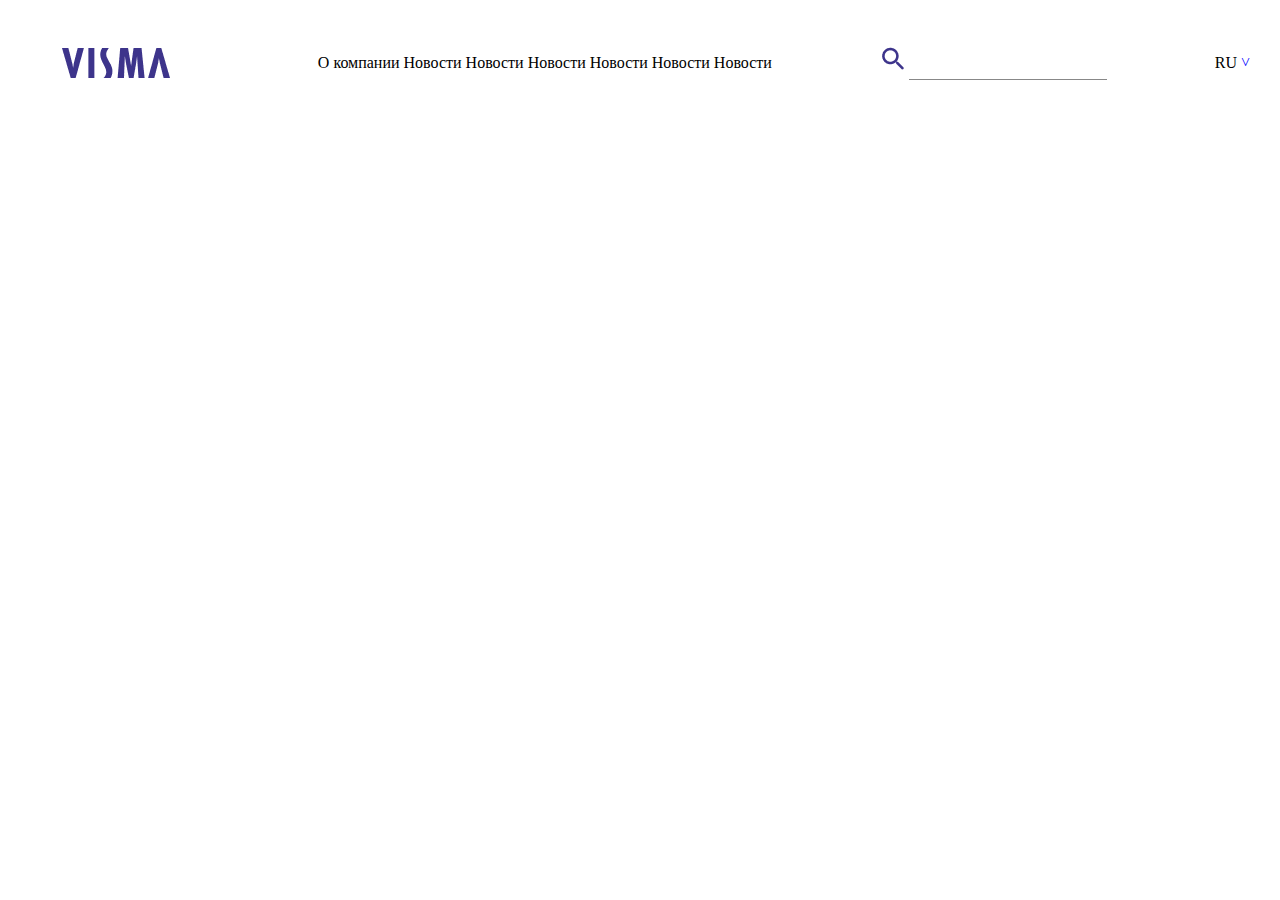
==== index.html @ 8d1de478 "Add files via upload" ====
<!DOCTYPE html>

<html xmlns="http://www.w3.org/1999/xhtml">
<head>
    <meta charset="utf-8" />
    <link rel="stylesheet" href="css/style.css">
    <title>Visma</title>
</head>
<body>
    <header>
        <img src="img/logo.png">
        <ul>
            <li>О компании</li>
            <li>Новости</li>
            <li>Новости</li>
            <li>Новости</li>
            <li>Новости</li>
            <li>Новости</li>
            <li>Новости</li>
        </ul>
        <form>
            <div>
                <label for="textSearch"><img src="img/round-search.png"></label>
                <input type="text" id="textSearch">
            </div>
        </form>
        <div id="languageSelect">
            RU <span>&#709;</span>
        </div>
    </header>
</body>
</html>
---- css/style.css ----
@font-face{
    font-family: "PT Sans";
    src: url(../fonts/PT-Sans/PT-Sans_Caption-Regular.woff);
}
body {
    font-family: "PT Sans";
}
header{
    display: flex;
    align-items: center;
    justify-content: space-around;
    width: 1296px;
    height: 110px;
    margin-left: auto;
    margin-right: auto;
}
header li{
    display: inline-block;
}
header input[type=text]{
    margin-top: 1px;
    width: 194px;
    height: 24px;
    border-top: none;
    border-left: none;
    border-right: none;
    border-bottom: 1px solid #888888; 
}
header input[type=text]:active, :hover, :focus {
    outline: 0;
    outline-offset: 0;
}
header #languageSelect span{
    color: blue;
}
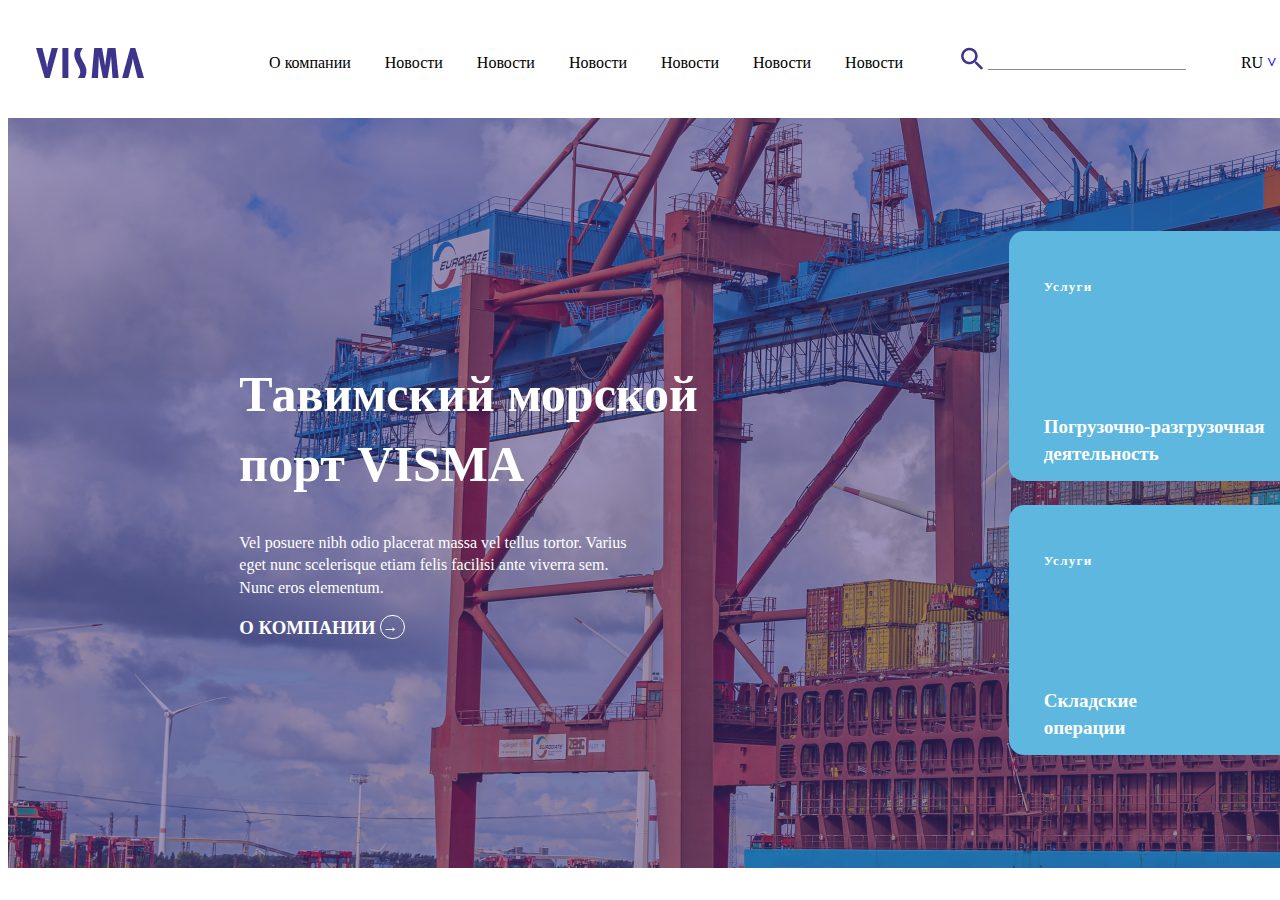
==== commit a5485f00: "Add files via upload" ====
--- a/index.html
+++ b/index.html
@@ -20,7 +20,7 @@
         </ul>
         <form>
             <div>
-                <label for="textSearch"><img src="img/round-search.png"></label>
+                <!--<span>--> <!--for="textSearch"--> <img src="img/round-search.png"><!--</span>-->
                 <input type="text" id="textSearch">
             </div>
         </form>
@@ -28,5 +28,47 @@
             RU <span>&#709;</span>
         </div>
     </header>
+    <main>
+        <div id="imgMain">
+            <!--<img src="img/imgMain.png">-->
+            <div id="textImgMain">
+                <h1>Тавимский морской порт VISMA</h1>
+                <div id="divPImgMain">
+                    <p>
+                        Vel posuere nibh odio placerat massa vel tellus tortor. Varius eget nunc scelerisque etiam felis facilisi ante viverra sem. Nunc eros elementum.
+                    </p>
+                </div>
+                <h3>
+                    О КОМПАНИИ
+                    <span id="circleForArrow">
+                        &rarr;
+                    </span>
+                </h3>
+             
+            </div>
+            <div id="cartImgMain">
+                <div class="cartBlueMain">
+                    <h4> Услуги</h4>
+                    <p>Погрузочно-разгрузочная деятельность</p>
+                </div>
+
+                <div class="cartBlueMain">
+                    <h4> Услуги</h4>
+                    <p>Хранение <br>грузов</p>
+                </div>
+
+                <div class="cartBlueMain">
+                    <h4> Услуги</h4>
+                    <p>Складские <br> операции</p>
+                </div>
+
+                <div class="cartBlueMain">
+                    <h4> Услуги</h4>
+                    <p>Швартовые <br> операции</p>
+                </div>
+            </div>
+            <!-- Поправь отступусверху у текста -->
+        </div>
+    </main>
 </body>
 </html>--- a/css/style.css
+++ b/css/style.css
@@ -4,6 +4,7 @@
 }
 body {
     font-family: "PT Sans";
+    max-width: 1920px;
 }
 header{
     display: flex;
@@ -16,9 +17,12 @@
 }
 header li{
     display: inline-block;
+    margin-left: 30px;
 }
 header input[type=text]{
-    margin-top: 1px;
+    position: relative;
+    top: -10px;
+    /*margin-top: 105px;*/
     width: 194px;
     height: 24px;
     border-top: none;
@@ -32,4 +36,109 @@
 }
 header #languageSelect span{
     color: blue;
-}+    font-weight: 700;
+}
+
+/* ����������� �� ������� ��������*/
+
+main #imgMain{
+    display: flex;
+    justify-content: space-evenly;
+    align-items: center;
+    width: 1920px;
+    height: 750px;
+    background-image: url("../img/imgMain.png");
+  /*  position: relative;*/
+    /*top: -750px;*/
+}
+main #imgMain #textImgMain{
+    width: 526px;
+    height: 336px;
+    color: white;
+}
+main #imgMain #textImgMain h1{
+    font-family: PT Sans;
+    font-size: 50px;
+    font-weight: 700;
+    line-height: 70px;
+    text-align: left;
+}
+main #imgMain #textImgMain #divPImgMain{
+    width: 402px;
+    height: 66px;
+
+
+}
+main #imgMain #textImgMain #divPImgMain p{
+    margin: 0px;
+    font-family: PT Sans;
+    font-size: 16px;
+    font-weight: 400;
+    line-height: 22.4px;
+    text-align: left;
+}
+main #imgMain #textImgMain #divPImgMain h3{
+    font-family: PT Sans;
+    font-size: 16px;
+    font-weight: 700;
+    line-height: 22.4px;
+    letter-spacing: 0.1em;
+    text-align: left;
+
+}
+#circleForArrow{
+    display: inline-block;
+    position: relative;
+    top: -2px;
+    width: 22px;
+    height: 22px;
+    padding-left: 1px;
+    border: 1px solid white;
+    border-radius: 50px;
+
+    font-family: PT Sans;
+    font-size: 16px;
+    font-weight: 700;
+    line-height: 22.4px;
+    letter-spacing: 0.1em;
+    text-align: left;
+    color: white;
+}
+
+main #cartImgMain{
+    display: flex;
+    flex-wrap: wrap;
+    width: 700px;
+}
+main #cartImgMain .cartBlueMain{
+    width: 306px;
+    height: 250px;
+    background-color: #5DB7DE;
+    border-radius: 15px;
+    margin: 12px;
+    color: white;
+}
+main #cartImgMain .cartBlueMain h4{
+    font-family: PT Sans;
+    font-size: 13px;
+    font-weight: 700;
+    line-height: 18.2px;
+    letter-spacing: 0.1em;
+    text-align: left;
+    margin-left: 35px;
+    padding-top: 30px;
+    
+
+}
+main #cartImgMain .cartBlueMain p{
+    font-family: PT Sans;
+    font-size: 19px;
+    font-weight: 700;
+    line-height: 26.6px;
+    text-align: left;
+    margin-left: 35px;
+    margin-top: 118px;
+
+
+}
+/*����� ����������� �� ������� ��������*/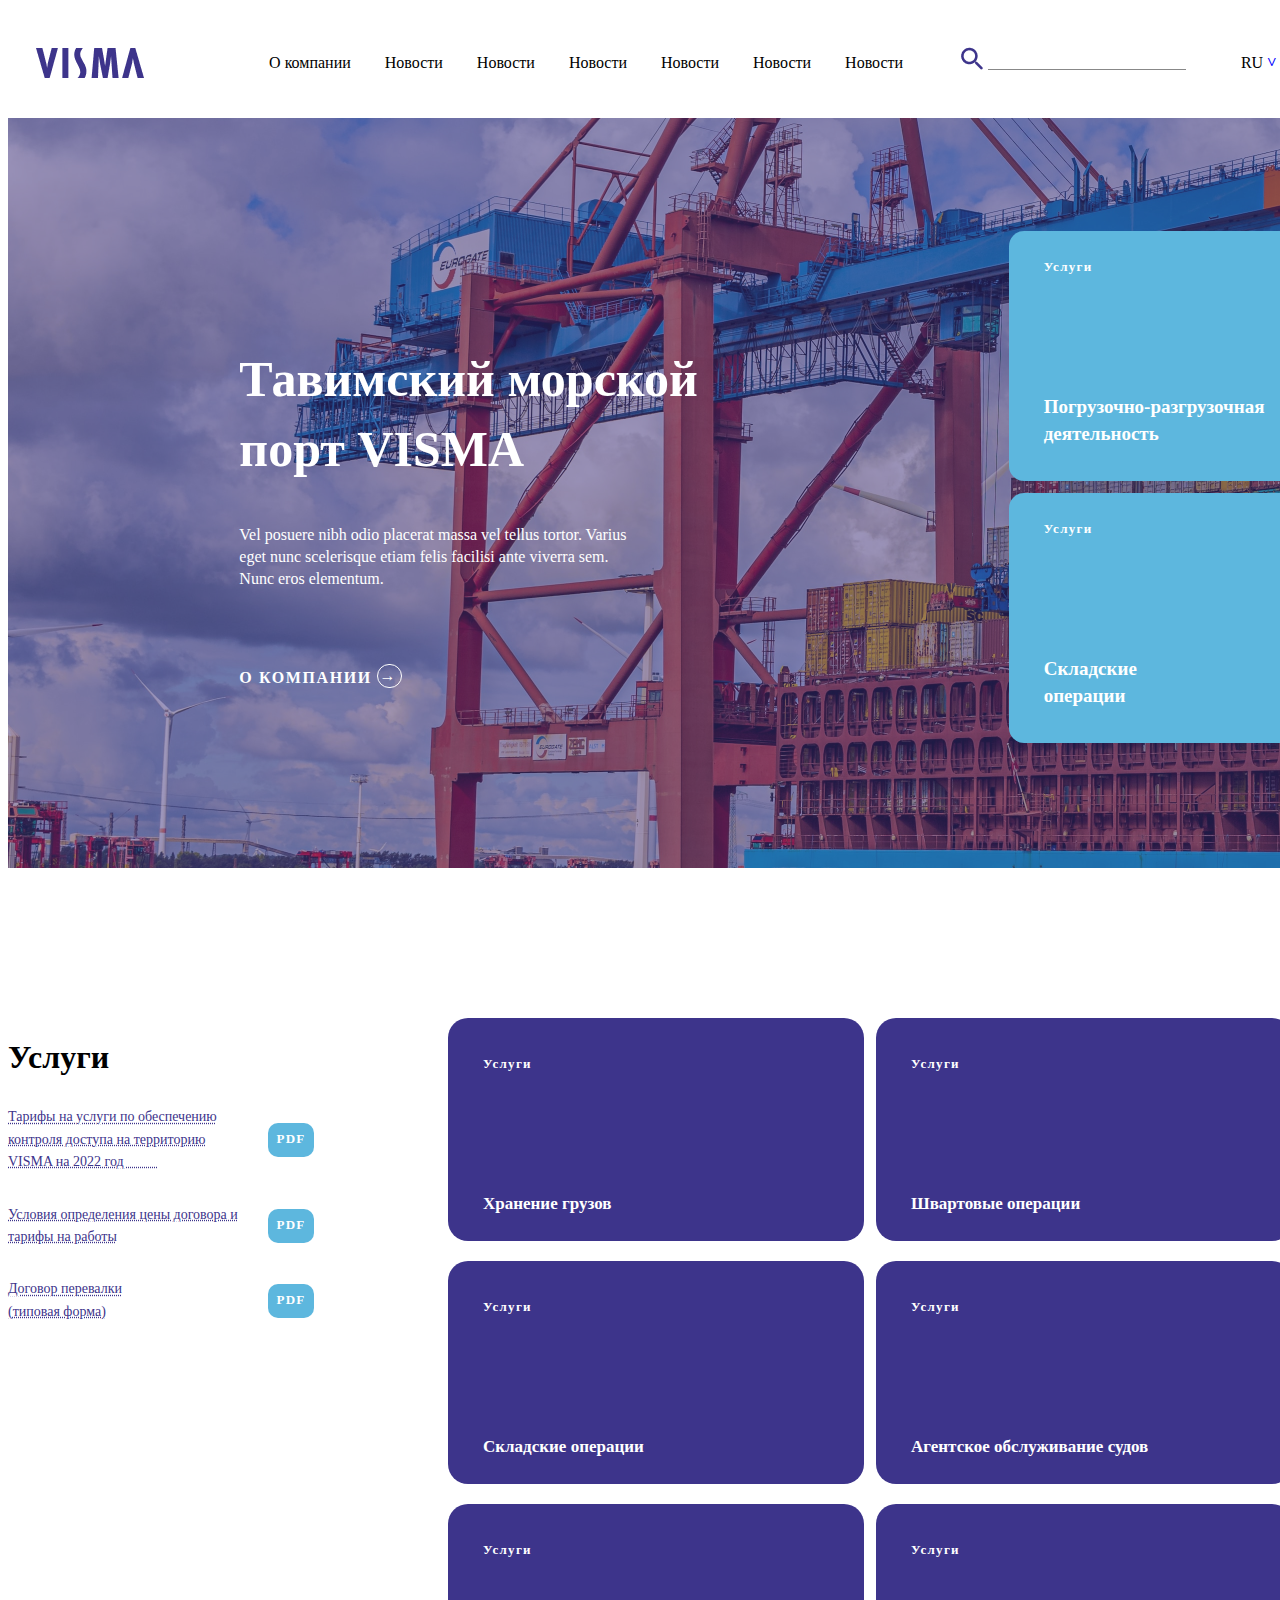
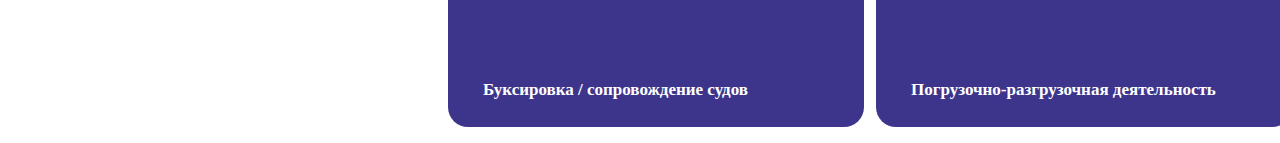
==== commit c08c4724: "Add files via upload" ====
--- a/index.html
+++ b/index.html
@@ -67,7 +67,71 @@
                     <p>Швартовые <br> операции</p>
                 </div>
             </div>
-            <!-- Поправь отступусверху у текста -->
+        </div>
+        <div id="divServices">
+            <div id="serviceText">
+                <h1>Услуги</h1>
+                <div class="divTextPDF">
+                    <div class="textPDF">
+                        Тарифы на услуги по обеспечению контроля доступа на территорию<br>VISMA на 2022 год&nbsp;&nbsp;&nbsp;&nbsp;&nbsp;&nbsp;&nbsp;&nbsp;&nbsp;&nbsp;
+                    </div>
+                    <div class="divIconPDF">
+                        <p>PDF</p>
+                    </div>
+                </div>
+
+                <div class="divTextPDF">
+                    <div class="textPDF">
+                        Условия определения цены договора и тарифы на работы
+                    </div>
+                    <div class="divIconPDF">
+                        <p>PDF</p>
+                    </div>
+                </div>
+
+                <div class="divTextPDF">
+                    <div class="textPDF">
+                        Договор перевалки 
+                        <br>
+                        (типовая форма)
+                    </div>
+                    <div class="divIconPDF">
+                        <p>PDF</p>
+                    </div>
+                </div>
+            </div>
+            <div id="servicesCarts">
+                <div class="cartViolet">
+                    <h4> Услуги</h4>
+                    <p>Хранение грузов</p>
+                </div>
+
+                <div class="cartViolet">
+                    <h4> Услуги</h4>
+                    <p>Швартовые операции</p>
+                </div>
+
+                <div class="cartViolet">
+                    <h4> Услуги</h4>
+                    <p>Складские операции</p>
+                </div>
+
+                <div class="cartViolet">
+                    <h4> Услуги</h4>
+                    <p>Агентское обслуживание судов</p>
+                </div>
+
+                <div class="cartViolet">
+                    <h4> Услуги</h4>
+                    <p>Буксировка / сопровождение судов</p>
+                </div>
+
+                <div class="cartViolet">
+                    <h4> Услуги</h4>
+                    <p>Погрузочно-разгрузочная деятельность</p>
+                </div>
+            </div>
+
         </div>
     </main>
 </body>
--- a/css/style.css
+++ b/css/style.css
@@ -53,7 +53,7 @@
 }
 main #imgMain #textImgMain{
     width: 526px;
-    height: 336px;
+    height: 366px;
     color: white;
 }
 main #imgMain #textImgMain h1{
@@ -76,14 +76,16 @@
     font-weight: 400;
     line-height: 22.4px;
     text-align: left;
-}
-main #imgMain #textImgMain #divPImgMain h3{
+    margin-top: 40px;
+}
+main #imgMain #textImgMain /*#divPImgMain*/ h3{
     font-family: PT Sans;
     font-size: 16px;
     font-weight: 700;
     line-height: 22.4px;
     letter-spacing: 0.1em;
     text-align: left;
+    padding-top: 60px;
 
 }
 #circleForArrow{
@@ -115,7 +117,9 @@
     height: 250px;
     background-color: #5DB7DE;
     border-radius: 15px;
-    margin: 12px;
+    margin-top: 0px;
+    margin-bottom: 12px;
+    margin-left: 12px;
     color: white;
 }
 main #cartImgMain .cartBlueMain h4{
@@ -126,7 +130,7 @@
     letter-spacing: 0.1em;
     text-align: left;
     margin-left: 35px;
-    padding-top: 30px;
+    padding-top: 10px;
     
 
 }
@@ -141,4 +145,111 @@
 
 
 }
-/*����� ����������� �� ������� ��������*/+/*����� ����������� �� ������� ��������*/
+
+
+/*������ ������*/
+main #divServices{
+    display: flex;
+    align-items: flex-start;
+    justify-content: space-evenly;
+    width: 1296px;
+    /*margin-top: 150px;*/
+    margin: 150px auto 0 auto;
+}
+main #divServices #serviceText{
+    width: 306px;
+}
+main #divServices #serviceText h1{
+
+}
+main #divServices .divTextPDF{
+    display: flex;
+    align-items: center;
+    width: 316px;
+    height: auto;
+    margin-top: 30px;
+}
+main #divServices .divTextPDF .textPDF{
+    width: 250px;
+    height: auto;   
+    font-family: "PT Sans";
+    font-size: 14px;
+    font-weight: 400;
+    line-height: 22.4px;
+    text-align: left;
+    text-decoration: underline dotted #3D348B;
+    color: #3D348B;
+
+}
+main #divServices .divTextPDF .divIconPDF{
+    width: 46px;
+    height: 34px;
+    border-radius: 10px;
+    background-color: #5DB7DE;
+    margin-left: 10px;
+    text-align: center;
+    color: white;
+  /*  padding-top: 5px;*/
+}
+main #divServices .divTextPDF .divIconPDF p{
+    font-family: PT Sans;
+    font-size: 13px;
+    font-weight: 700;
+    line-height: 18.2px;
+    letter-spacing: 0.1em;
+    text-align: center;
+    margin: 0px;
+    padding-top: 7px;
+}
+main #divServices #servicesCarts{
+    display: flex;
+    flex-wrap: wrap;
+    gap: 12px;
+    width: 856px;
+    height: 717px;
+    margin-left: 134px;
+
+
+}
+main #divServices #servicesCarts .cartViolet{
+    width: 416px;
+    height: 223px;
+    background-color: #3D348B;
+    border-radius: 20px;
+/*    margin-bottom: 24px;
+    margin-left: 24px;*/
+    color: white;
+}
+main #divServices #servicesCarts .cartViolet h4{
+    font-family: PT Sans;
+    font-size: 13px;
+    font-weight: 700;
+    line-height: 18.2px;
+    letter-spacing: 0.1em;
+    text-align: left;
+    margin-left: 35px;
+    padding-top: 20px;
+
+}
+main #divServices #servicesCarts .cartViolet p{
+    font-family: PT Sans;
+    font-size: 17px;
+    font-weight: 700;
+    line-height: 26.6px;
+    text-align: left;
+    margin-left: 35px;
+    margin-top: 118px;
+}
+
+
+
+
+
+
+
+
+
+
+
+/*����� ������ ������*/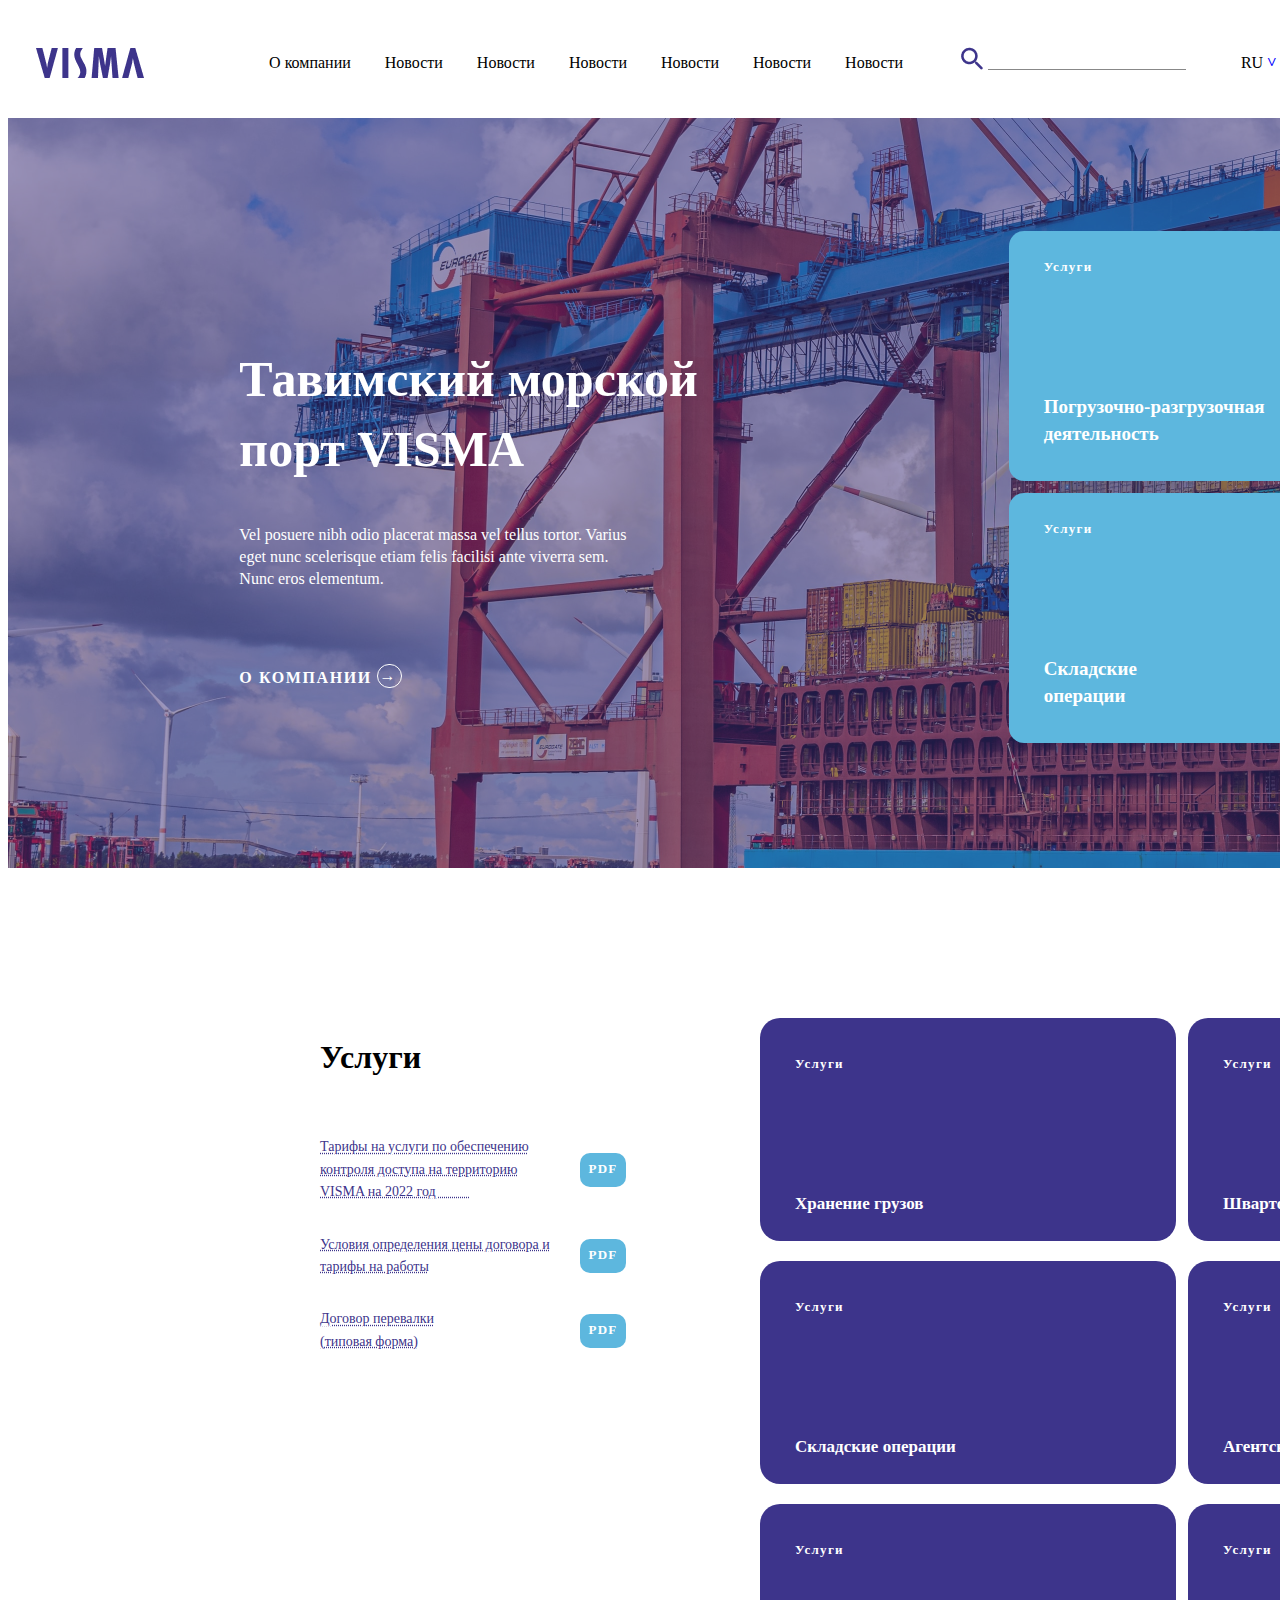
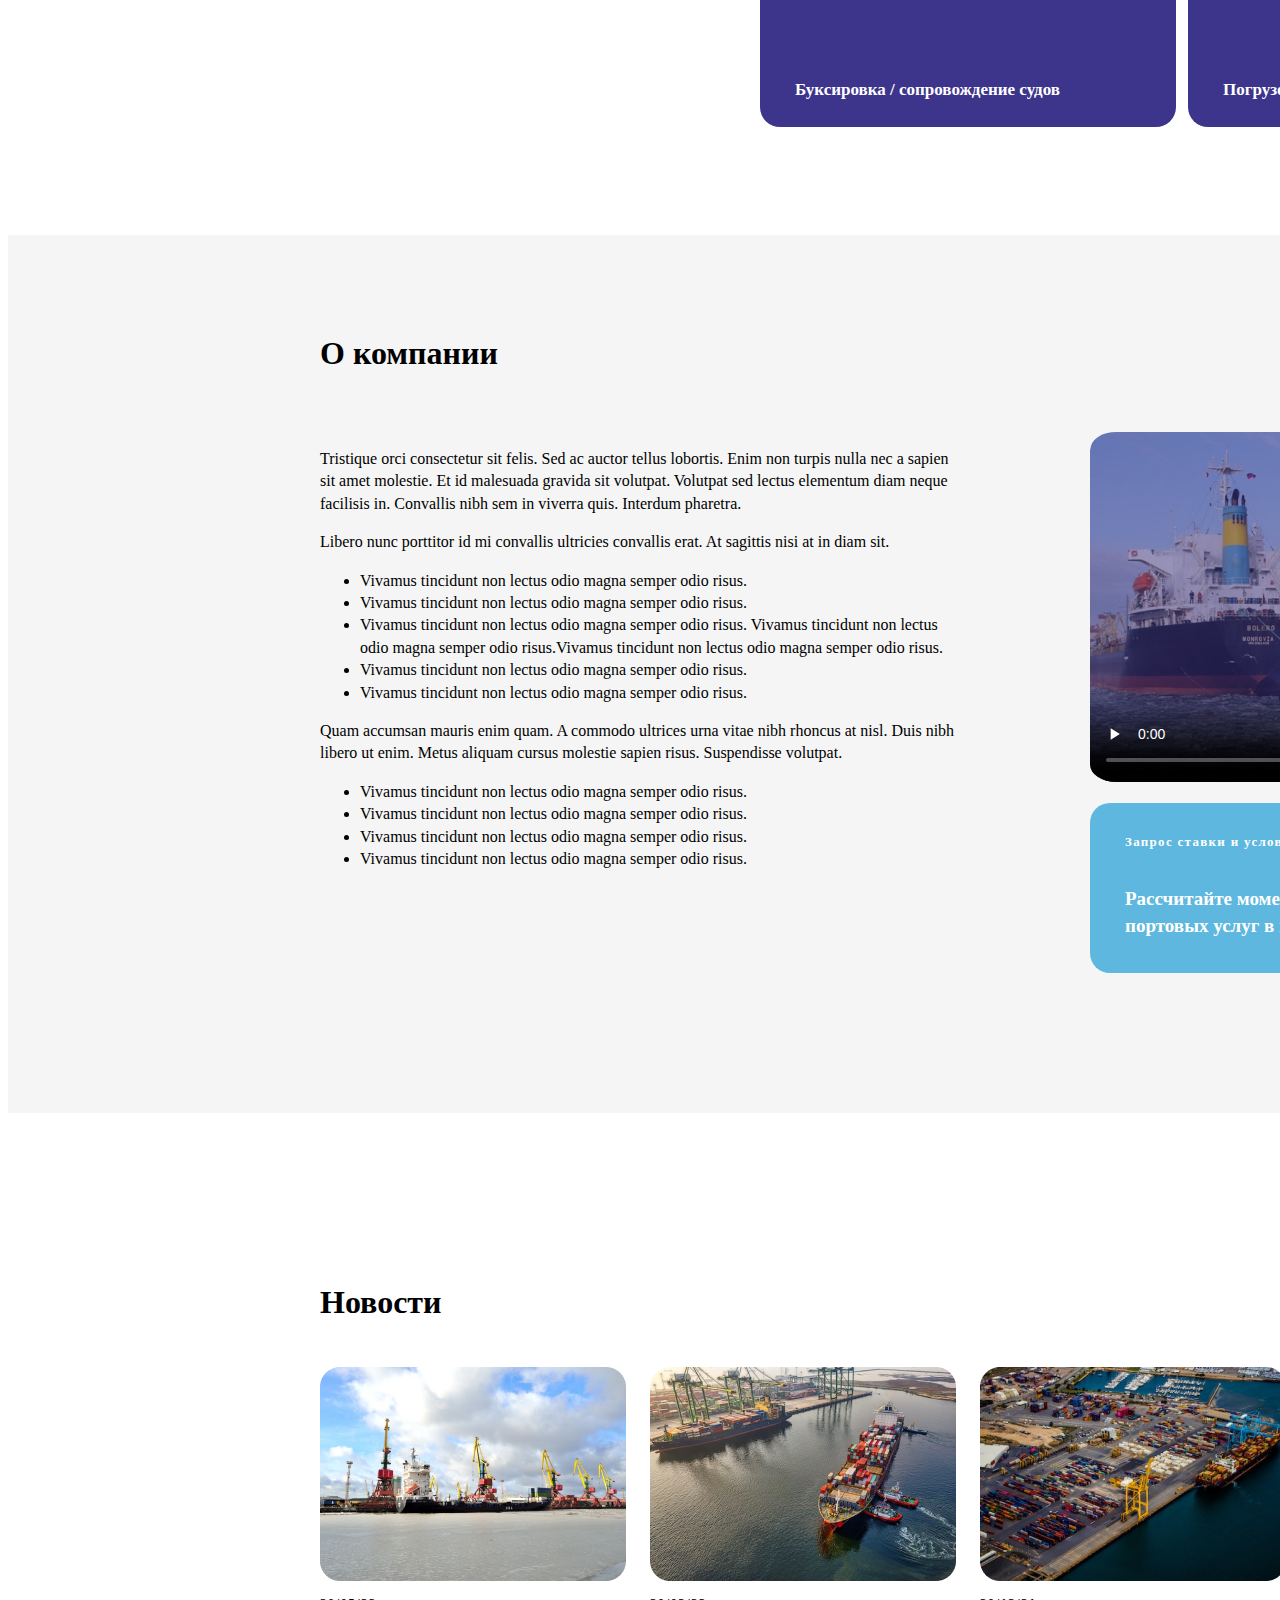
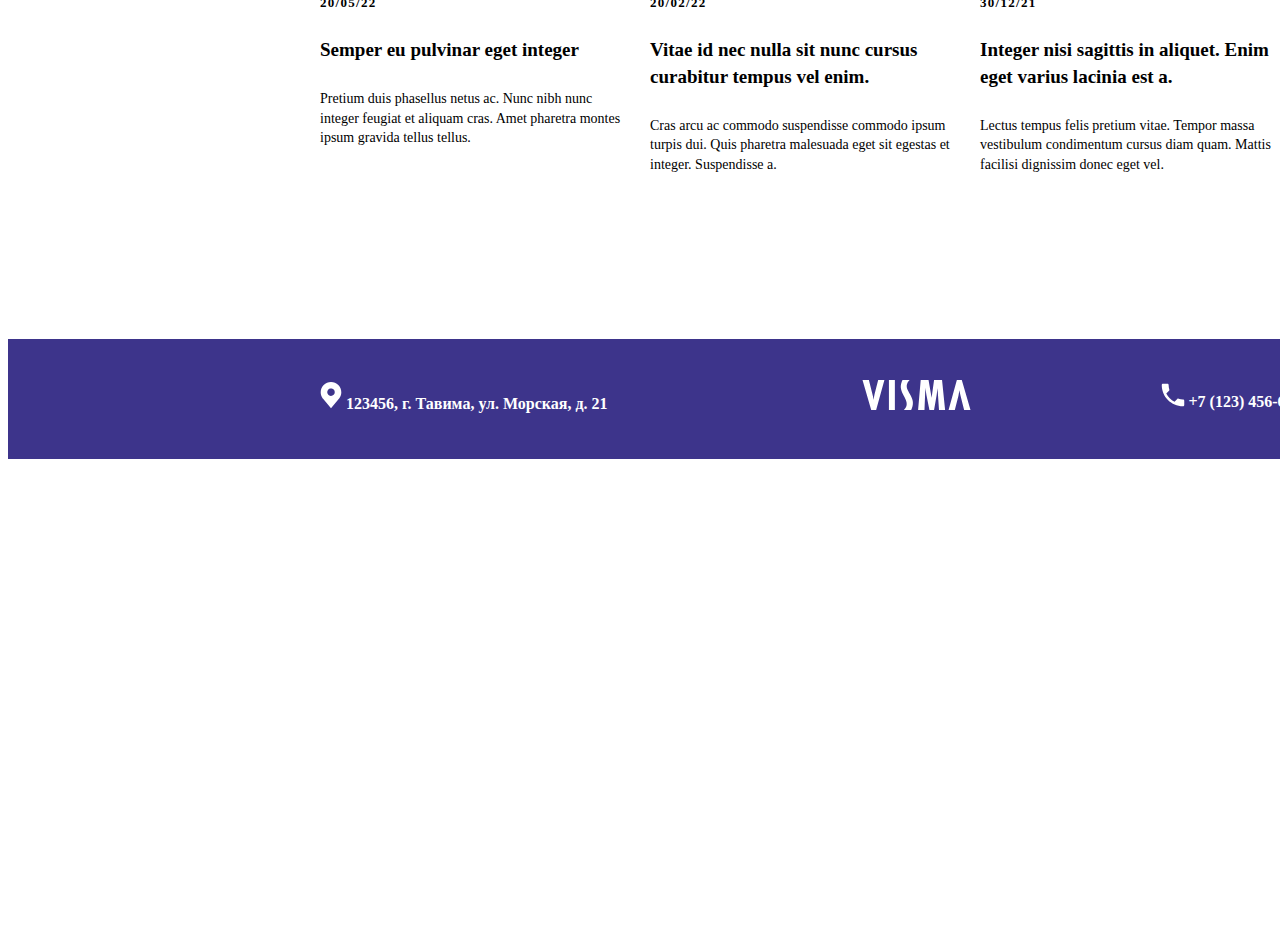
==== commit ffbdd4a6: "Add files via upload" ====
--- a/index.html
+++ b/index.html
@@ -133,6 +133,140 @@
             </div>
 
         </div>
+        <div id="divAboutCompany">
+            <h1> О компании</h1>
+            <div id="divAboutCompanyFlex">
+                <div id="aboutCompanyText">
+                
+                    <p>
+                        Tristique orci consectetur sit felis. Sed ac auctor tellus lobortis. Enim non turpis nulla nec a sapien sit amet molestie. Et id malesuada gravida sit volutpat. Volutpat sed lectus elementum diam neque facilisis in. Convallis nibh sem in viverra quis. Interdum pharetra.
+                    </p>
+                    <p>
+                        Libero nunc porttitor id mi convallis ultricies convallis erat. At sagittis nisi at in diam sit.
+                    </p>
+                    <ul>
+                        <li>Vivamus tincidunt non lectus odio magna semper odio risus.</li>
+                        <li>Vivamus tincidunt non lectus odio magna semper odio risus.</li>
+                        <li>Vivamus tincidunt non lectus odio magna semper odio risus. Vivamus tincidunt non lectus odio magna semper odio risus.Vivamus tincidunt non lectus odio magna semper odio risus.</li>
+                        <li>Vivamus tincidunt non lectus odio magna semper odio risus.</li>
+                        <li>Vivamus tincidunt non lectus odio magna semper odio risus.</li>
+
+                    </ul>
+                    <p>
+                        Quam accumsan mauris enim quam. A commodo ultrices urna vitae nibh rhoncus at nisl. Duis nibh libero ut enim. Metus aliquam cursus molestie sapien risus. Suspendisse volutpat.
+                    </p>
+                    <ul>
+                        <li>Vivamus tincidunt non lectus odio magna semper odio risus.</li>
+                        <li>Vivamus tincidunt non lectus odio magna semper odio risus.</li>
+                        <li>Vivamus tincidunt non lectus odio magna semper odio risus.</li>
+                        <li>Vivamus tincidunt non lectus odio magna semper odio risus.</li>
+                    </ul>
+                </div>
+
+                <div id="aboutCompanyVideo">
+                    <video src="video/video1.mp4" controls
+                           poster="img/imgForVideo.png"
+                           preload="none">
+
+                    </video> 
+                    <div id="cartUnderVideo">
+                        <h4>
+                            Запрос ставки и условий погрузочно-разгрузочных работ
+                        </h4>
+                        <p>
+                           Рассчитайте моментально стоимость полных<br> портовых услуг в порту VISMA     
+                        </p>
+                    </div>
+                </div>
+            </div>
+        </div>
+        <div id="divNews">
+            <div id="newsHeader">
+                <h1>
+                    Новости
+                </h1>
+                <div id="divAllNews">
+                    ВСЕ НОВОСТИ
+                    <div id="circleForArrowNews">
+                        &rarr;
+                    </div>
+                </div>
+            </div>
+            <div id="news">
+                <div class="newOne">
+                    <div class="imgNewclass" id="imgNew1">
+
+                    </div>
+                    <p class="newPDate">20/05/22</p>
+                    <h4>Semper eu pulvinar eget integer</h4>
+                    <p class="newP">
+                        Pretium duis phasellus netus ac. Nunc nibh nunc integer feugiat et aliquam cras. Amet pharetra montes ipsum gravida tellus tellus.
+                    </p>
+
+                </div>
+
+                <div class="newOne">
+                    <div class="imgNewclass" id="imgNew2">
+
+                    </div>
+                    <p class="newPDate">20/02/22</p>
+                    <h4>Vitae id nec nulla sit nunc cursus curabitur tempus vel enim.</h4>
+                    <p class="newP">
+                        Cras arcu ac commodo suspendisse commodo ipsum turpis dui. Quis pharetra malesuada eget sit egestas et integer. Suspendisse a.
+                    </p>
+
+                </div>
+
+                <div class="newOne">
+                    <div class="imgNewclass" id="imgNew3">
+
+                    </div>
+                    <p class="newPDate">30/12/21</p>
+                    <h4>Integer nisi sagittis in aliquet. Enim eget varius lacinia est a.</h4>
+                    <p class="newP">
+                        Lectus tempus felis pretium vitae. Tempor massa vestibulum condimentum cursus diam quam. Mattis facilisi dignissim donec eget vel.
+                    </p>
+
+                </div>
+
+                <div class="newOne">
+                    <div class="imgNewclass" id="imgNew4">
+
+                    </div>
+                    <p class="newPDate">29/06/21</p>
+                    <h4>Facilisis vitae proin quis</h4>
+                    <p class="newP">
+                        Iaculis diam quam velit sit nunc turpis ultricies elementum. Vitae lacinia tristique rutrum faucibus nulla quis ultricies. Risus.
+                    </p>
+
+                </div>
+            </div>
+        </div>
     </main>
+    <footer>
+          <div id="divWhite">
+
+          </div>
+          <div id="divContact">
+              <div id="divPropsContact">
+                  <div class="propsContact">
+                      <img src="img/pointGis.svg">
+                      <span>123456, г. Тавима, ул. Морская, д. 21</span>
+                  </div>
+                  <div class="propsContact" id="logoFooter">
+                      <img src="img/logo.svg">
+                   </div>
+                   <div class="propsContact">
+                        <img src="img/telephone.svg">
+                        <span>+7 (123) 456-67-89</span>
+                   </div>
+                   <div class="propsContact" id="propsLast">
+                        <img src="img/convert.svg">
+                        <span>order@visma.ru</span>
+                   </div>
+              </div>
+
+          </div>  
+    </footer>
 </body>
 </html>--- a/css/style.css
+++ b/css/style.css
@@ -40,7 +40,9 @@
 }
 
 /* ����������� �� ������� ��������*/
-
+main {
+    width: 1920px;
+}
 main #imgMain{
     display: flex;
     justify-content: space-evenly;
@@ -154,14 +156,16 @@
     align-items: flex-start;
     justify-content: space-evenly;
     width: 1296px;
+    height: 717px;
+/*    width: 1920px;*/
     /*margin-top: 150px;*/
-    margin: 150px auto 0 auto;
+    margin: 150px auto 100px auto;
 }
 main #divServices #serviceText{
     width: 306px;
 }
 main #divServices #serviceText h1{
-
+    margin-bottom: 60px;
 }
 main #divServices .divTextPDF{
     display: flex;
@@ -241,15 +245,217 @@
     margin-left: 35px;
     margin-top: 118px;
 }
-
-
-
-
-
-
-
-
-
-
-
-/*����� ������ ������*/+/*����� ������ ������*/
+
+
+/*������ � ��������*/
+
+main #divAboutCompany{
+    width: 1920px;
+    height: 878px;
+    background-color: #f5f5f5;
+}
+main #divAboutCompany h1{
+    margin-left: 312px;
+    padding-top: 100px;
+    margin-bottom: 60px;
+}
+main #divAboutCompanyFlex{
+    display: flex;
+  /*  justify-content: none;*/
+    gap: 134px;
+    width: 1296px;
+    /*margin: 0 auto 0 auto;*/
+    margin-left: 312px;
+   /* margin-right: 312px;*/
+}
+main #aboutCompanyText{
+    width: 636px;
+    height: 550px;
+    font-family: PT Sans;
+    font-size: 16px;
+    font-weight: 400;
+    line-height: 22.4px;
+    text-align: left;
+
+}
+main #aboutCompanyText p{
+}
+main #aboutCompanyText li{
+}
+main #aboutCompanyVideo{
+   
+}
+main #aboutCompanyVideo video{
+    width: 526px;
+    height: 350px;
+    border-radius: 5%;
+}
+main #aboutCompanyVideo #cartUnderVideo{
+    width: 526px;
+    height: 170px;
+    background-color: #5DB7DE;
+    border-radius: 20px;
+    color: white;
+}
+main #aboutCompanyVideo #cartUnderVideo h4{
+    margin-left: 35px;
+    padding-top: 30px;
+    font-family: PT Sans;
+    font-size: 13px;
+    font-weight: 700;
+    line-height: 18.2px;
+    letter-spacing: 0.1em;
+    text-align: left;
+
+}
+main #aboutCompanyVideo #cartUnderVideo p{
+    margin-left: 35px;
+    margin-top: 35px;
+    font-family: PT Sans;
+    font-size: 19px;
+    font-weight: 700;
+    line-height: 26.6px;
+    text-align: left;
+
+}
+/*����� ������ � �������*/
+
+
+/* ������ �������*/
+
+main #divNews{
+    margin-top: 150px;
+}
+main #newsHeader{
+    display: flex;
+    width: 1296px;
+    margin: 0 auto 0 auto;
+
+}
+main #newsHeader h1{
+    display: block;
+    align-items: center;
+    width: 1120px;
+   /* color: green;*/
+}
+main #newsHeader #divAllNews{
+    display: flex;
+    align-items: center;
+    gap: 10px;
+    padding-top: 30px;
+    font-family: PT Sans;
+    font-size: 16px;
+    font-weight: 700;
+    line-height: 22.4px;
+    letter-spacing: 0.1em;
+    text-align: left;
+    color:#3D348B;
+
+}
+main #newsHeader #circleForArrowNews{
+    width: 30px;
+    height: 30px;
+    border: 2px solid #3D348B ;
+    border-radius: 20px;
+    text-align: center;
+}
+main #divNews{
+}
+main #divNews #news{
+    display: flex;
+    gap: 24px;
+    width: 1296px;
+    margin: 24px auto 0 auto;
+}
+main #divNews #news .newOne{
+    width: 306px;
+}
+main #divNews #news .newOne .imgNewclass{
+    width: 306px;
+    height: 214px;
+}
+main #divNews #news .newOne #imgNew1{
+    background-image: url("../img/imgNew1.png");
+}
+main #divNews #news .newOne #imgNew2{
+    background-image: url("../img/imgNew2.png");
+}
+main #divNews #news .newOne #imgNew3{
+    background-image: url("../img/imgNew3.png");
+}
+main #divNews #news .newOne #imgNew4{
+    background-image: url("../img/imgNew4.png");
+}
+main #divNews #news .newOne .newPDate{
+    font-family: PT Sans;
+    font-size: 13px;
+    font-weight: 700;
+    line-height: 18.2px;
+    letter-spacing: 0.1em;
+    text-align: left;
+
+}
+main #divNews #news .newOne h4{
+    font-family: PT Sans;
+    font-size: 19px;
+    font-weight: 700;
+    line-height: 26.6px;
+    text-align: left;
+
+}
+main #divNews #news .newOne .newP{
+    font-family: PT Sans;
+    font-size: 14px;
+    font-weight: 400;
+    line-height: 19.6px;
+    text-align: left;
+
+}
+/*����� ������ �������*/
+
+/* �����*/
+footer {
+    width: 1920px;
+    height: 754px;
+   
+}
+footer #divWhite{
+    width: 1920px;
+    height: 150px;
+    background-color: white;
+}
+footer #divContact{
+    height: 120px; 
+    background-color: #3D348B;
+}
+footer #divPropsContact{
+    display: flex;
+    gap: 30px;
+    justify-content: center;/* space-around;*/
+    align-items: center;
+    width: 1296px;
+    height: 120px;
+    margin: 0 auto 0 auto;
+}
+footer #divPropsContact .propsContact{
+    flex-grow: 1;
+    font-family: PT Sans;
+    font-size: 16px;
+    font-weight: 700;
+    line-height: 22.4px;
+    text-align: left;
+
+    color: white;
+}
+footer #divPropsContact  #logoFooter{
+    flex-grow: 5;
+    text-align: center;
+}
+ooter #divPropsContact #propsLast{
+    margin-left:-130px; 
+}
+footer #divPropsContact .propsContact img{
+/*    margin-right: 20px;*/
+}
+/* ����� �����*/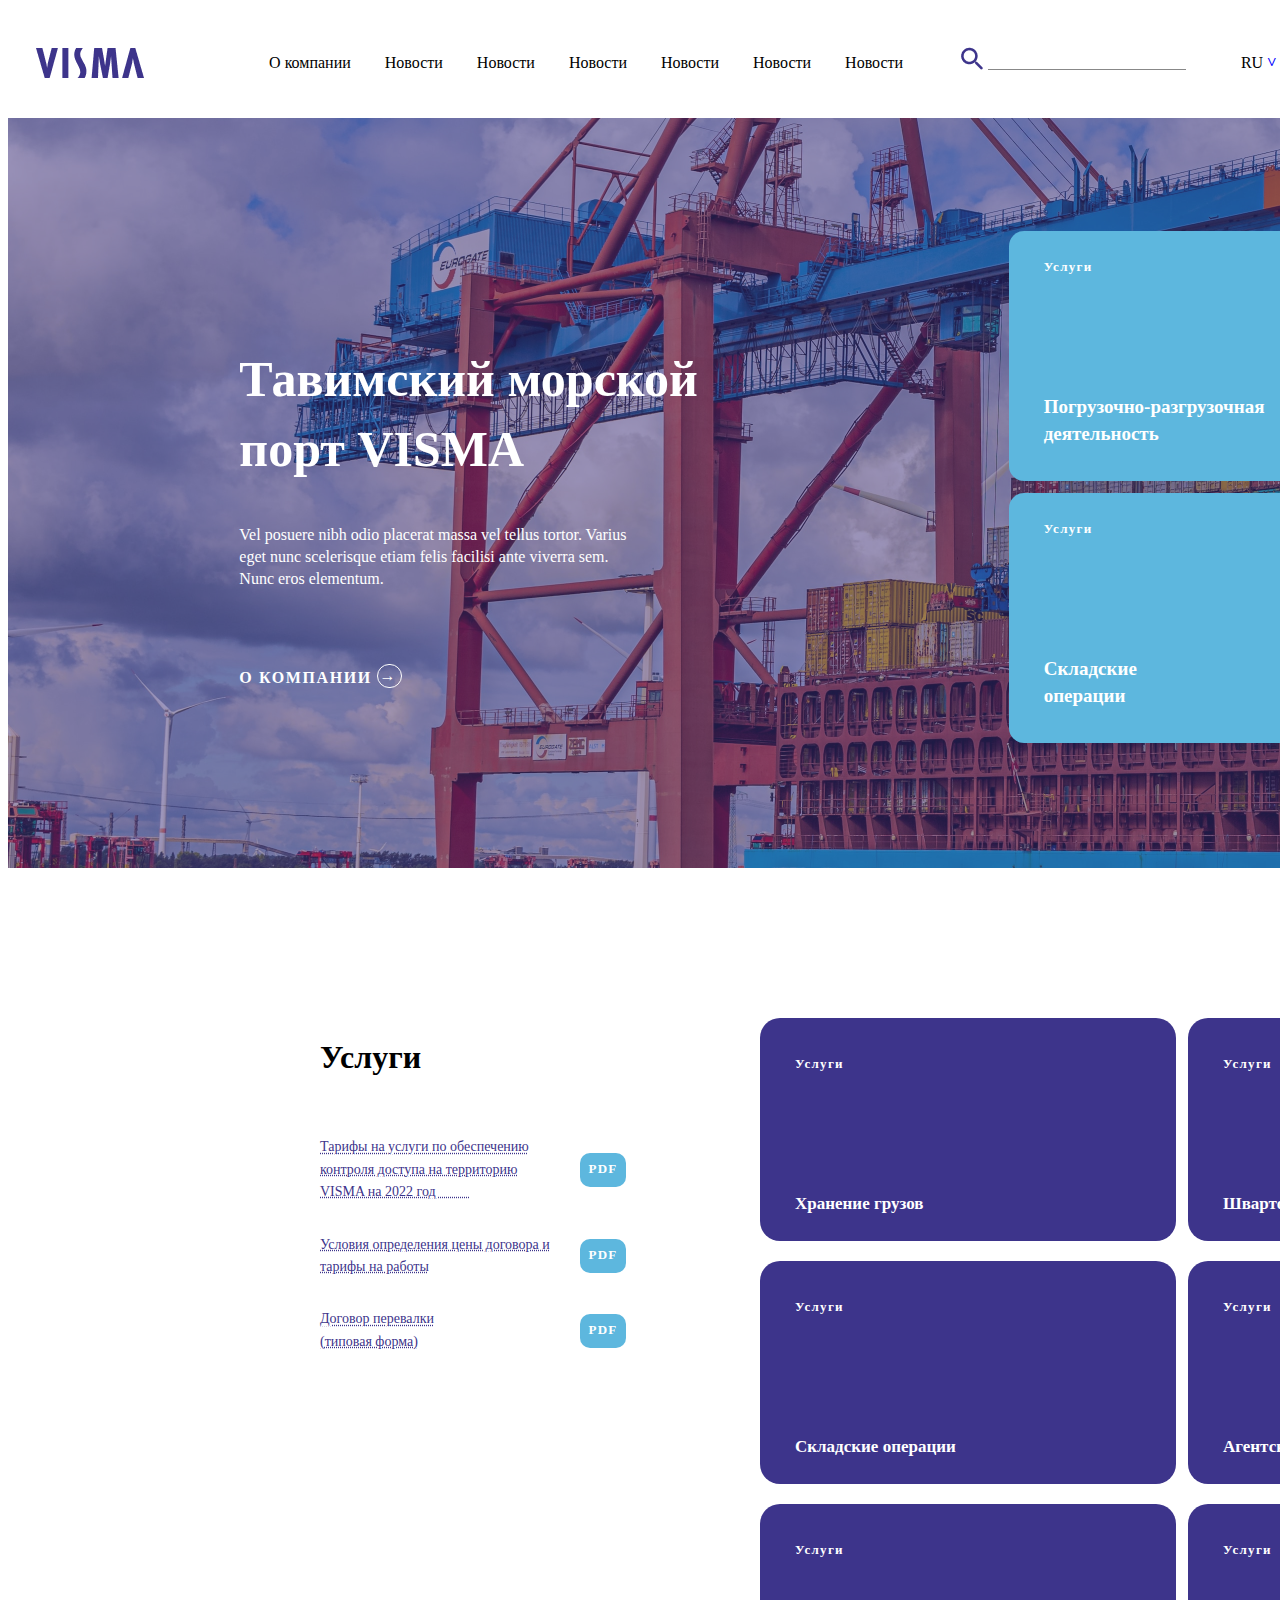
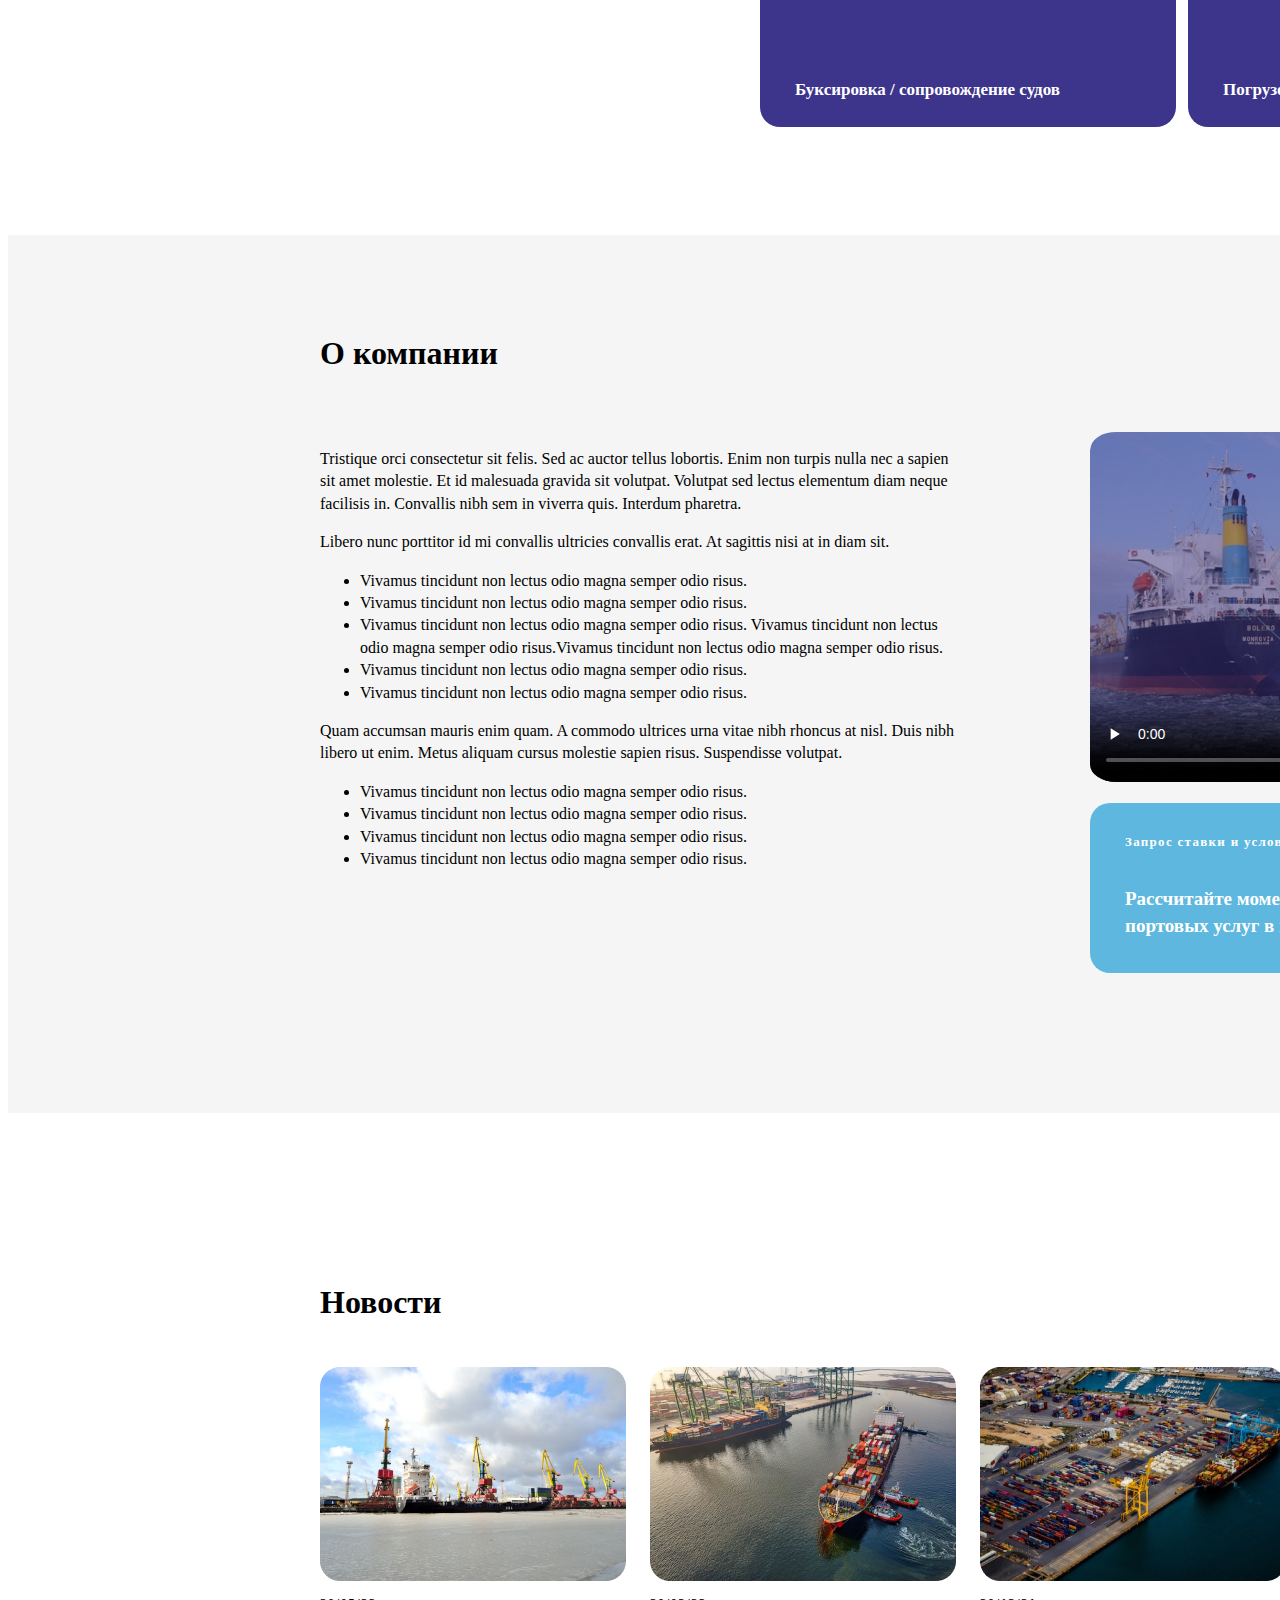
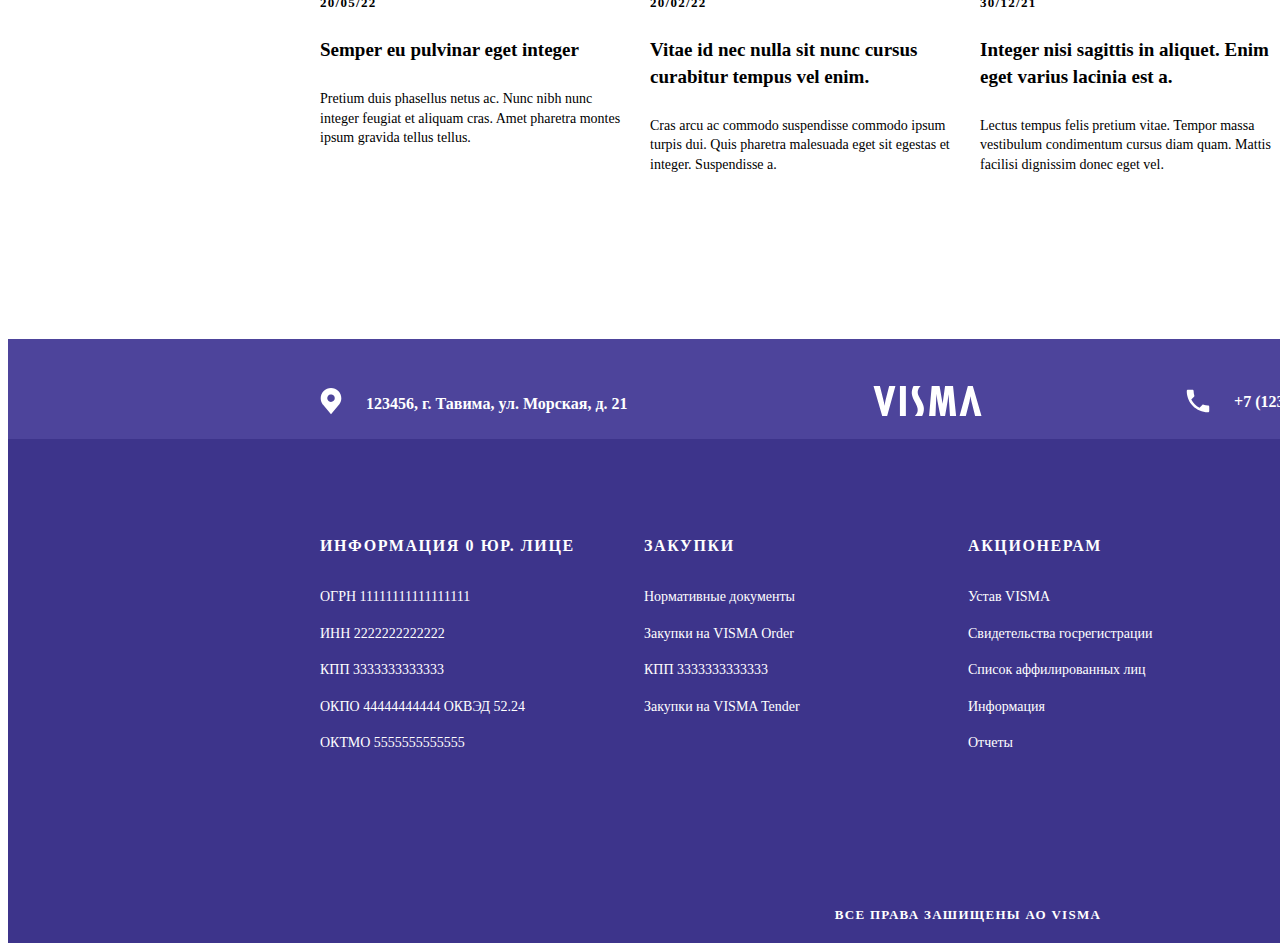
==== commit 79b6dce0: "Доделал главную страницу." ====
--- a/index.html
+++ b/index.html
@@ -245,7 +245,6 @@
     </main>
     <footer>
           <div id="divWhite">
-
           </div>
           <div id="divContact">
               <div id="divPropsContact">
@@ -255,18 +254,80 @@
                   </div>
                   <div class="propsContact" id="logoFooter">
                       <img src="img/logo.svg">
-                   </div>
-                   <div class="propsContact">
-                        <img src="img/telephone.svg">
-                        <span>+7 (123) 456-67-89</span>
-                   </div>
-                   <div class="propsContact" id="propsLast">
-                        <img src="img/convert.svg">
-                        <span>order@visma.ru</span>
-                   </div>
+                  </div>
+                  <div id="propsLast">
+                      <div class="propsContact">
+                            <img src="img/telephone.svg">
+                            <span>+7 (123) 456-67-89</span>
+                      </div>
+                      <div class="propsContact">
+                            <img src="img/convert.svg">
+                            <span>order@visma.ru</span>
+                      </div>
+                  </div>
               </div>
-
           </div>  
+          <div id="divListLink">
+              <div id="listLinkContener">
+                  <div class="divListOne">
+                      <h3><!--информация о юр. лице-->ИНФОРМАЦИЯ 0 ЮР. ЛИЦЕ</h3>
+                      <ul>
+                          <li>ОГРН 11111111111111111</li>
+                          <li>ИНН 2222222222222</li>
+                          <li>КПП 3333333333333</li>
+                          <li>ОКПО 44444444444 ОКВЭД 52.24</li>
+                          <li>ОКТМО 5555555555555</li>
+
+
+                      </ul>
+                  </div>
+
+                  <div class="divListOne">
+                      <h3><!--Закупки-->ЗАКУПКИ</h3>
+                      <ul>
+                          <li>Нормативные документы</li>
+                          <li>Закупки на VISMA Order</li>
+                          <li>КПП 3333333333333</li>
+                          <li>Закупки на VISMA Tender</li>
+                          <!--<li>ОКТМО 5555555555555</li>-->
+
+
+                      </ul>
+                  </div>
+
+                  <div class="divListOne">
+                      <h3><!--акционерам-->АКЦИОНЕРАМ</h3>
+                      <ul>
+                          <li>Устав VISMA</li>
+                          <li>Свидетельства госрегистрации</li>
+                          <li>Список аффилированных лиц</li>
+                          <li>Информация</li>
+                          <li>Отчеты</li>
+
+
+                      </ul>
+                  </div>
+
+                  <div class="divListOne">
+                      <h3><!--о компании-->О КОМПАНИИ</h3>
+                      <ul>
+                          <li>Порт сегодня</li>
+                          <li>Характеристики порта</li>
+                          <li>История</li>
+                          <li>Дипломы и награды</li>
+                          <li>Транспортная безопасность</li>
+                          <li>Экология</li>
+                          <li>Правовая информация</li>
+
+
+                      </ul>
+                  </div>
+              </div>
+
+          </div>
+        <p>
+            ВСЕ ПРАВА ЗАШИЩЕНЫ АО VISMA
+        </p>
     </footer>
 </body>
 </html>--- a/css/style.css
+++ b/css/style.css
@@ -427,7 +427,7 @@
 }
 footer #divContact{
     height: 120px; 
-    background-color: #3D348B;
+    background-color: #4D449B;
 }
 footer #divPropsContact{
     display: flex;
@@ -452,10 +452,64 @@
     flex-grow: 5;
     text-align: center;
 }
-ooter #divPropsContact #propsLast{
-    margin-left:-130px; 
+footer #divPropsContact #propsLast{
+    display: flex;
+    width: 430px;
 }
 footer #divPropsContact .propsContact img{
-/*    margin-right: 20px;*/
+    position: relative;
+    top: 6px;
+    margin-right: 20px;
+}
+/*������ ������*/
+footer #divListLink{
+    width: 1920px;
+    height: 504px;
+    margin-top: -20px;
+    background-color: #3D348B;
+}
+footer #divListLink #listLinkContener{
+    display: flex;
+    width: 1296px;
+    margin-left: 312px;
+    padding-top: 80px;
+}
+footer #divListLink .divListOne{
+    width: 306px;
+    height: 376px;
+    margin-right: 24px;
+}
+footer #divListLink .divListOne h3{
+    margin-bottom: 30px;
+    font-family: PT Sans;
+    font-size: 16px;
+    font-weight: 700;
+    line-height: 22.4px;
+    letter-spacing: 0.1em;
+    text-align: left;
+    color: white;
+}
+footer #divListLink .divListOne li{
+    list-style-type: none;
+    margin-bottom: 17px;
+    margin-left: -40px;
+    font-family: PT Sans;
+    font-size: 14px;
+    font-weight: 400;
+    line-height: 19.6px;
+    text-align: left;
+    color: white;
+
+}
+footer>p{
+    position: relative;
+    top: -50px;
+    font-family: PT Sans;
+    font-size: 13px;
+    font-weight: 700;
+    line-height: 18.2px;
+    letter-spacing: 0.1em;
+    text-align: center;
+    color: white;
 }
 /* ����� �����*/